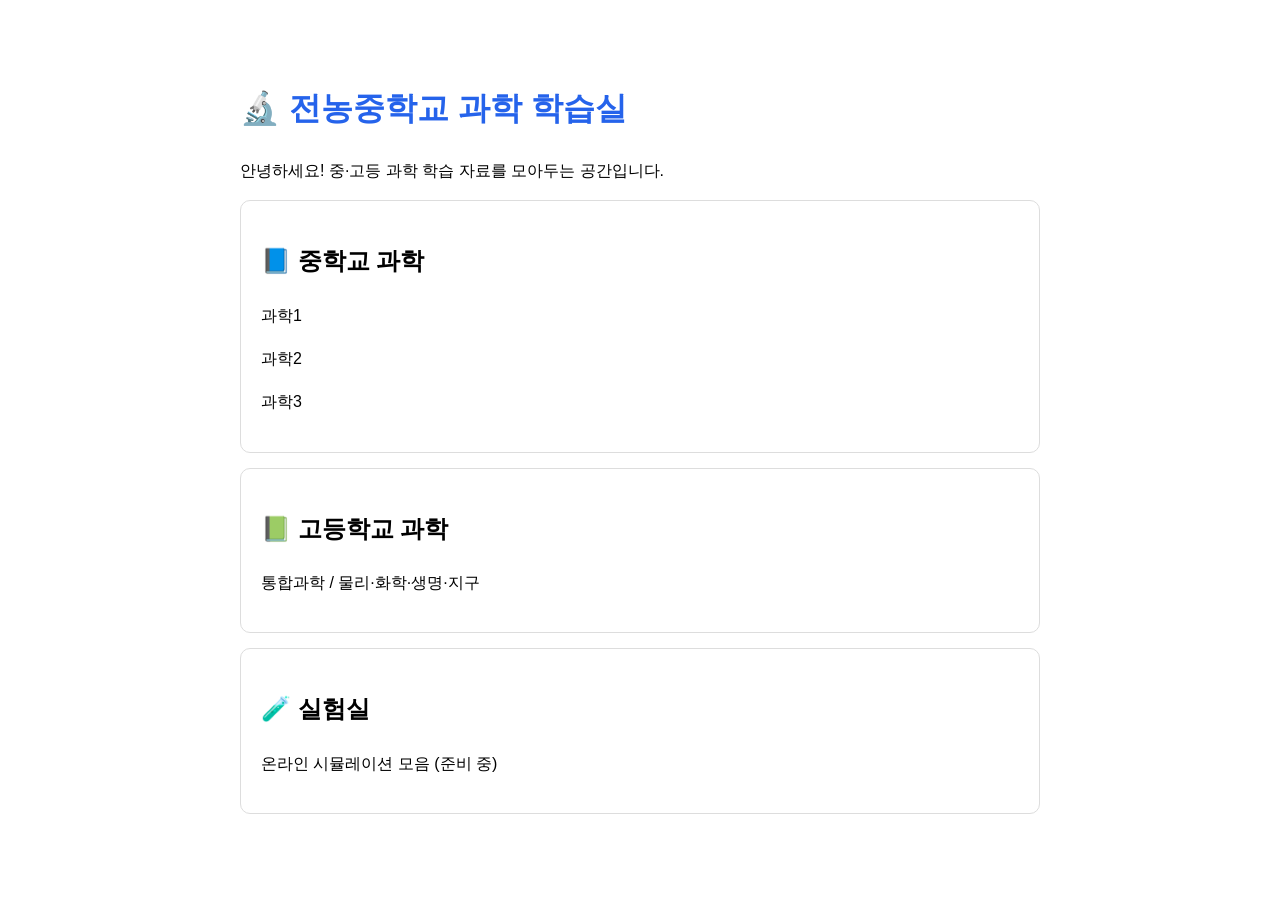
==== index.html @ f193e98e "Update index.html" ====
<!DOCTYPE html>
<html lang="ko">
<head>
  <meta charset="UTF-8">
  <title>과학 자습 지원 프로그램</title>
  <style>
    body { font-family: 'Pretendard', sans-serif; max-width: 800px; margin: 40px auto; padding: 20px; line-height: 1.7; }
    h1 { color: #2563eb; }
    .card { border: 1px solid #ddd; border-radius: 10px; padding: 20px; margin: 15px 0; }
    a { color: #2563eb; }
  </style>
</head>
<body>
  <h1>🔬 전농중학교 과학 학습실</h1>
  <p>안녕하세요! 중·고등 과학 학습 자료를 모아두는 공간입니다.</p>

  <div class="card">
    <h2>📘 중학교 과학</h2>
    <p>과학1</p>
    <p>과학2</p>
    <p>과학3</p>
  </div>

  <div class="card">
    <h2>📗 고등학교 과학</h2>
    <p>통합과학 / 물리·화학·생명·지구</p>
  </div>

  <div class="card">
    <h2>🧪 실험실</h2>
    <p>온라인 시뮬레이션 모음 (준비 중)</p>
  </div>
</body>
</html>
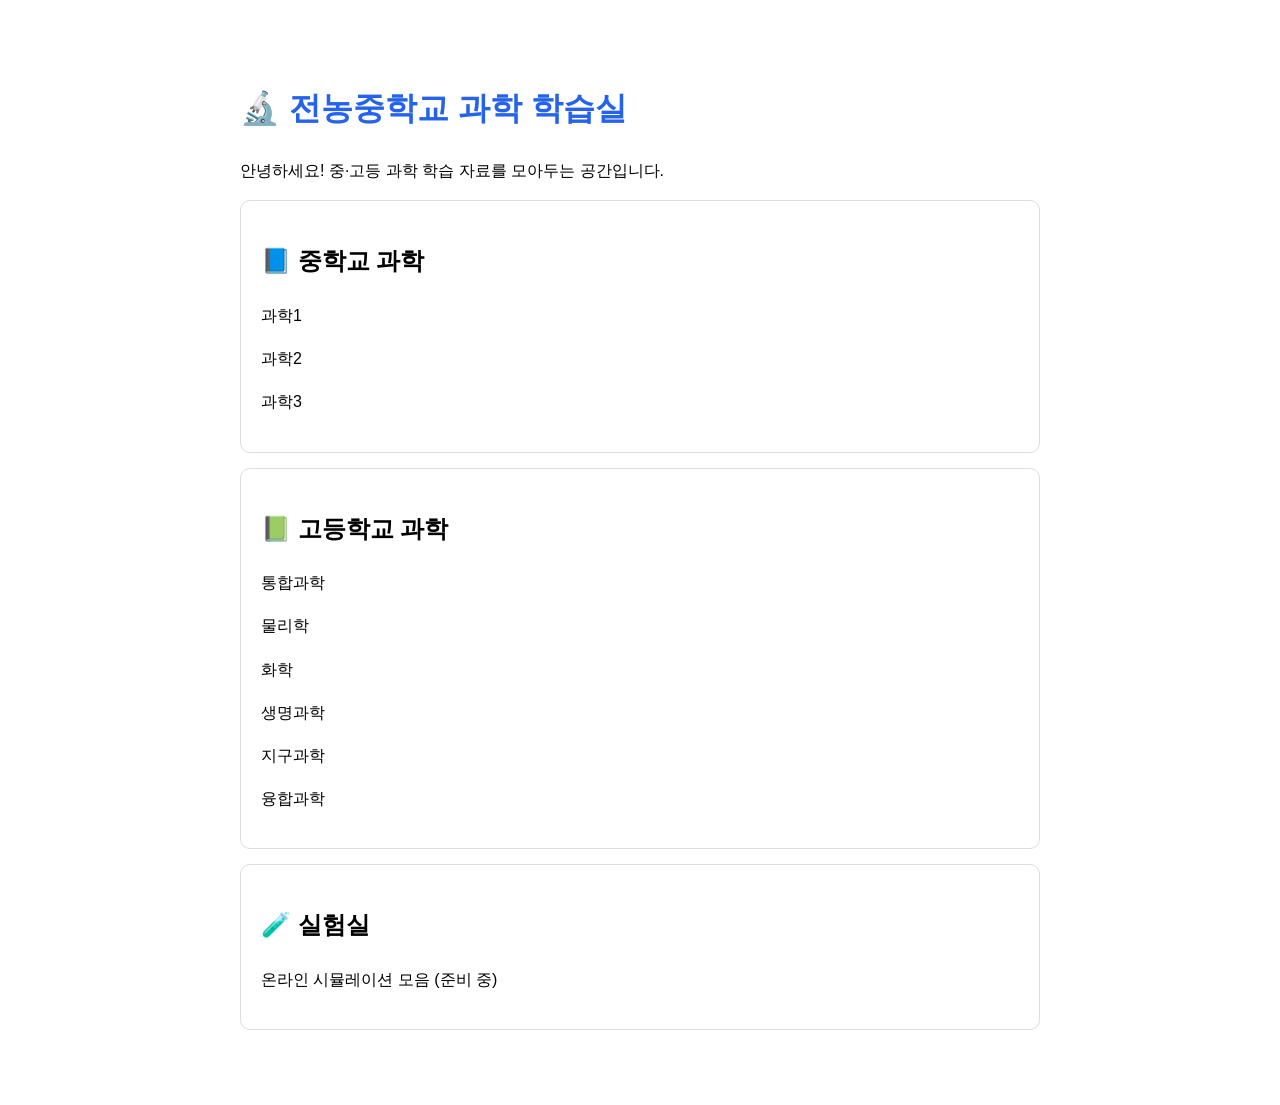
==== commit 56186074: "Update index.html" ====
--- a/index.html
+++ b/index.html
@@ -23,7 +23,12 @@
 
   <div class="card">
     <h2>📗 고등학교 과학</h2>
-    <p>통합과학 / 물리·화학·생명·지구</p>
+    <p>통합과학</p>
+    <p>물리학</p>
+    <p>화학</p>
+    <p>생명과학</p>
+    <p>지구과학</p>
+    <p>융합과학</p>
   </div>
 
   <div class="card">
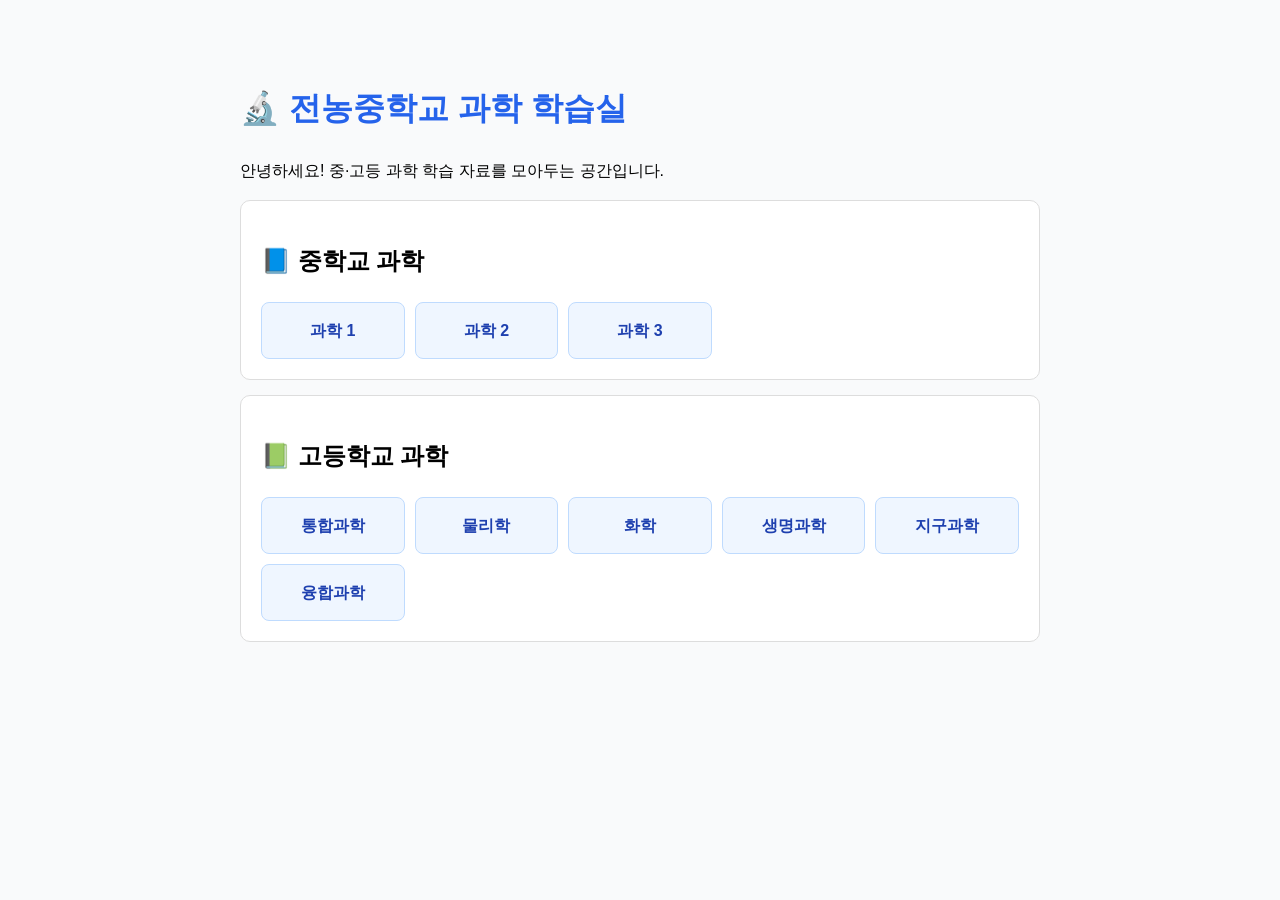
==== commit f67c6abb: "Update index.html" ====
--- a/index.html
+++ b/index.html
@@ -2,12 +2,49 @@
 <html lang="ko">
 <head>
   <meta charset="UTF-8">
-  <title>과학 자습 지원 프로그램</title>
+  <title>나의 과학 학습 사이트</title>
   <style>
-    body { font-family: 'Pretendard', sans-serif; max-width: 800px; margin: 40px auto; padding: 20px; line-height: 1.7; }
+    body {
+      font-family: 'Pretendard', sans-serif;
+      max-width: 800px;
+      margin: 40px auto;
+      padding: 20px;
+      line-height: 1.7;
+      background: #f9fafb;
+    }
     h1 { color: #2563eb; }
-    .card { border: 1px solid #ddd; border-radius: 10px; padding: 20px; margin: 15px 0; }
-    a { color: #2563eb; }
+    .card {
+      border: 1px solid #ddd;
+      border-radius: 10px;
+      padding: 20px;
+      margin: 15px 0;
+      background: white;
+    }
+    /* 과목 버튼 스타일 */
+    .subjects {
+      display: grid;
+      grid-template-columns: repeat(auto-fill, minmax(140px, 1fr));
+      gap: 10px;
+      margin-top: 12px;
+    }
+    .subject-btn {
+      display: block;
+      text-align: center;
+      padding: 14px 10px;
+      background: #eff6ff;
+      border: 1px solid #bfdbfe;
+      border-radius: 8px;
+      color: #1e40af;
+      text-decoration: none;
+      font-weight: 600;
+      transition: all 0.2s;
+    }
+    .subject-btn:hover {
+      background: #2563eb;
+      color: white;
+      transform: translateY(-2px);
+      box-shadow: 0 4px 8px rgba(37,99,235,0.2);
+    }
   </style>
 </head>
 <body>
@@ -16,24 +53,23 @@
 
   <div class="card">
     <h2>📘 중학교 과학</h2>
-    <p>과학1</p>
-    <p>과학2</p>
-    <p>과학3</p>
+    <div class="subjects">
+      <a class="subject-btn" href="science1.html">과학 1</a>
+      <a class="subject-btn" href="science2.html">과학 2</a>
+      <a class="subject-btn" href="science3.html">과학 3</a>
+    </div>
   </div>
 
   <div class="card">
     <h2>📗 고등학교 과학</h2>
-    <p>통합과학</p>
-    <p>물리학</p>
-    <p>화학</p>
-    <p>생명과학</p>
-    <p>지구과학</p>
-    <p>융합과학</p>
-  </div>
-
-  <div class="card">
-    <h2>🧪 실험실</h2>
-    <p>온라인 시뮬레이션 모음 (준비 중)</p>
+    <div class="subjects">
+      <a class="subject-btn" href="integrated.html">통합과학</a>
+      <a class="subject-btn" href="physics.html">물리학</a>
+      <a class="subject-btn" href="chemistry.html">화학</a>
+      <a class="subject-btn" href="biology.html">생명과학</a>
+      <a class="subject-btn" href="earth.html">지구과학</a>
+      <a class="subject-btn" href="convergence.html">융합과학</a>
+    </div>
   </div>
 </body>
 </html>
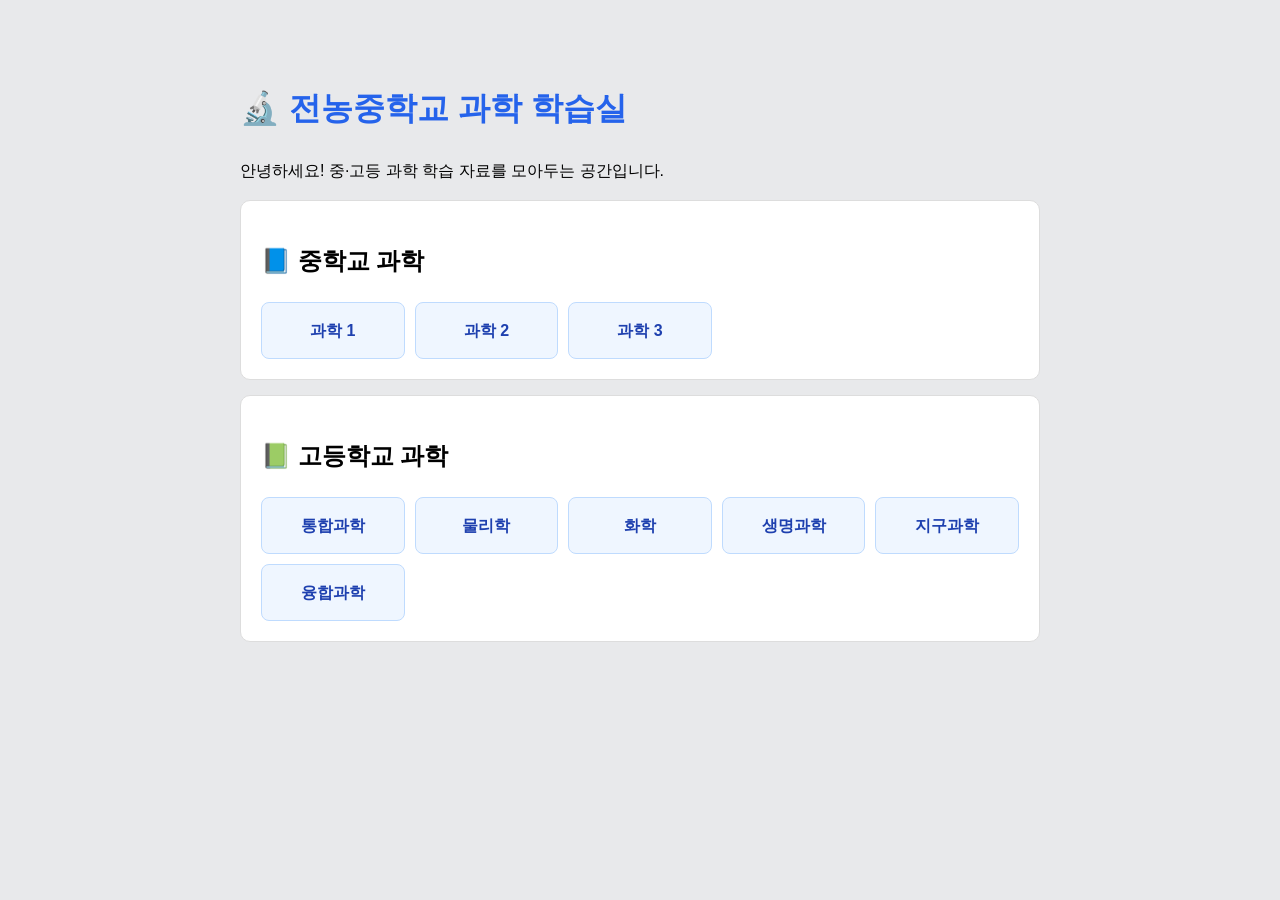
==== commit bf0ef9c4: "Update index.html" ====
--- a/index.html
+++ b/index.html
@@ -1,6 +1,7 @@
 <!DOCTYPE html>
 <html lang="ko">
 <head>
+  <link rel="stylesheet" href="style.css">
   <meta charset="UTF-8">
   <title>나의 과학 학습 사이트</title>
   <style>
--- a/style.css
+++ b/style.css
@@ -0,0 +1,3 @@
+body {
+  background: #e8e9eb !important;
+}
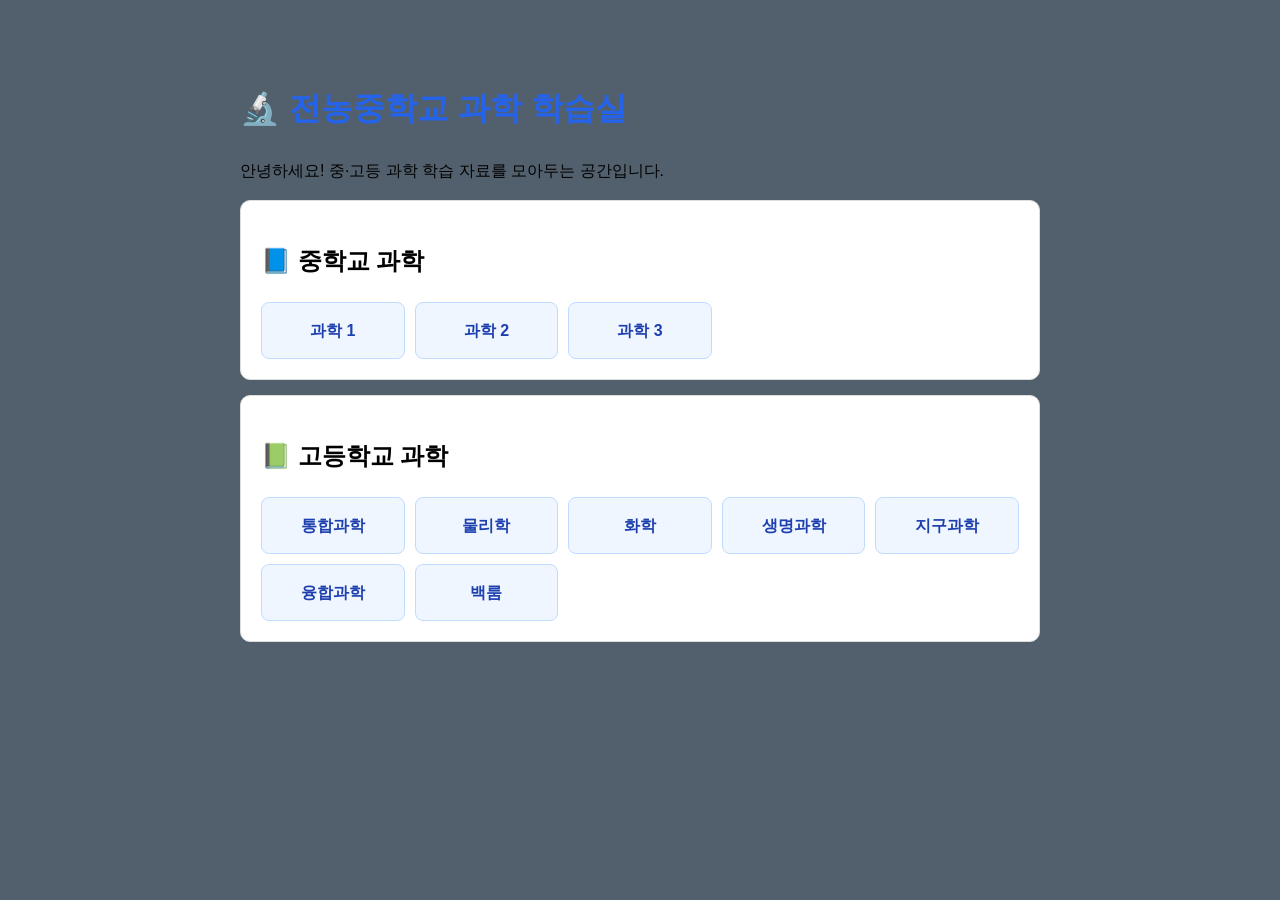
==== commit 3f05daca: "Update index.html" ====
--- a/index.html
+++ b/index.html
@@ -70,6 +70,7 @@
       <a class="subject-btn" href="biology.html">생명과학</a>
       <a class="subject-btn" href="earth.html">지구과학</a>
       <a class="subject-btn" href="convergence.html">융합과학</a>
+      <a class="subject-btn" href="backroom.html">백룸</a>
     </div>
   </div>
 </body>
--- a/style.css
+++ b/style.css
@@ -1,3 +1,3 @@
 body {
-  background: #e8e9eb !important;
+  background: #52606d !important;
 }
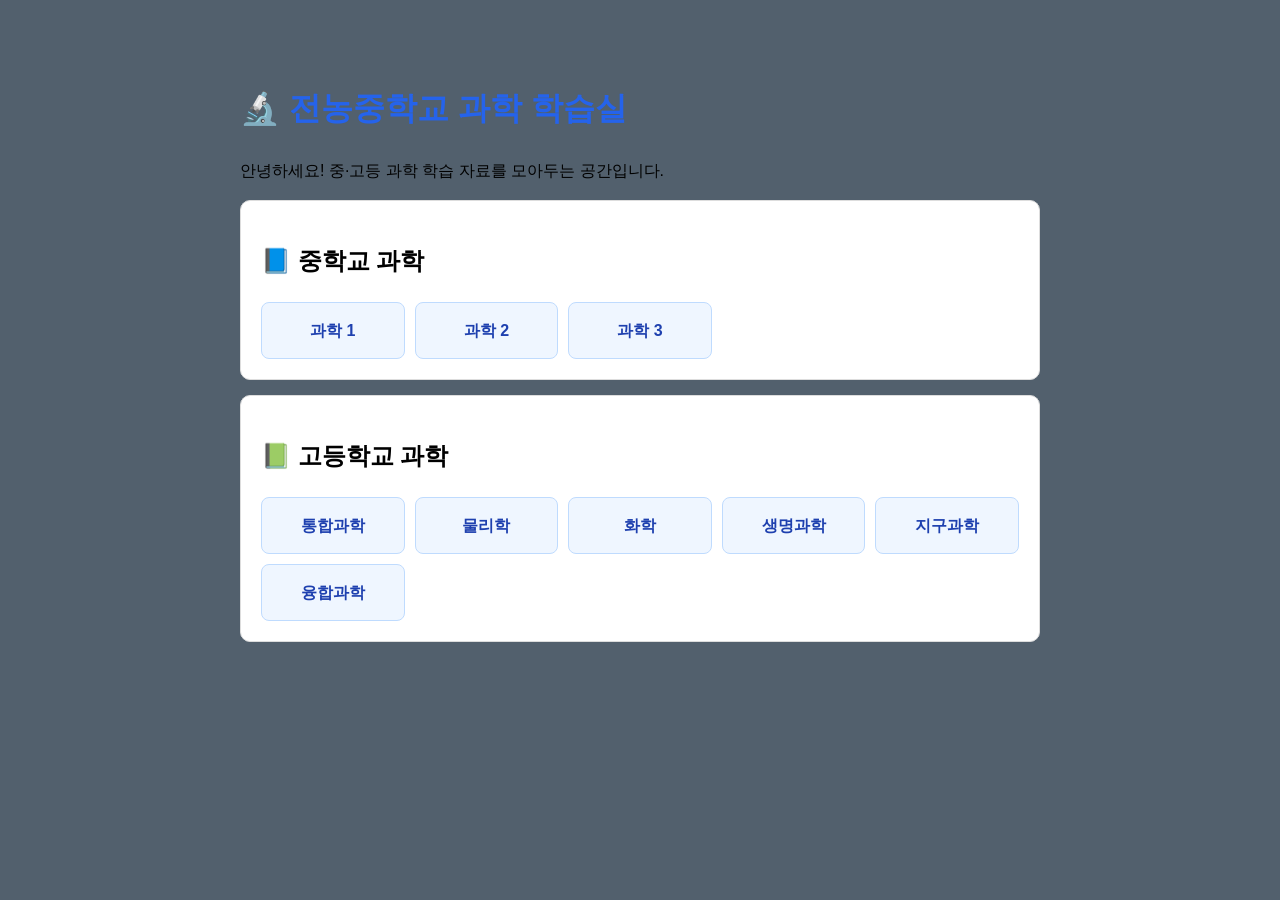
==== commit d0c4e7c6: "Update index.html" ====
--- a/index.html
+++ b/index.html
@@ -70,7 +70,6 @@
       <a class="subject-btn" href="biology.html">생명과학</a>
       <a class="subject-btn" href="earth.html">지구과학</a>
       <a class="subject-btn" href="convergence.html">융합과학</a>
-      <a class="subject-btn" href="backroom.html">백룸</a>
     </div>
   </div>
 </body>
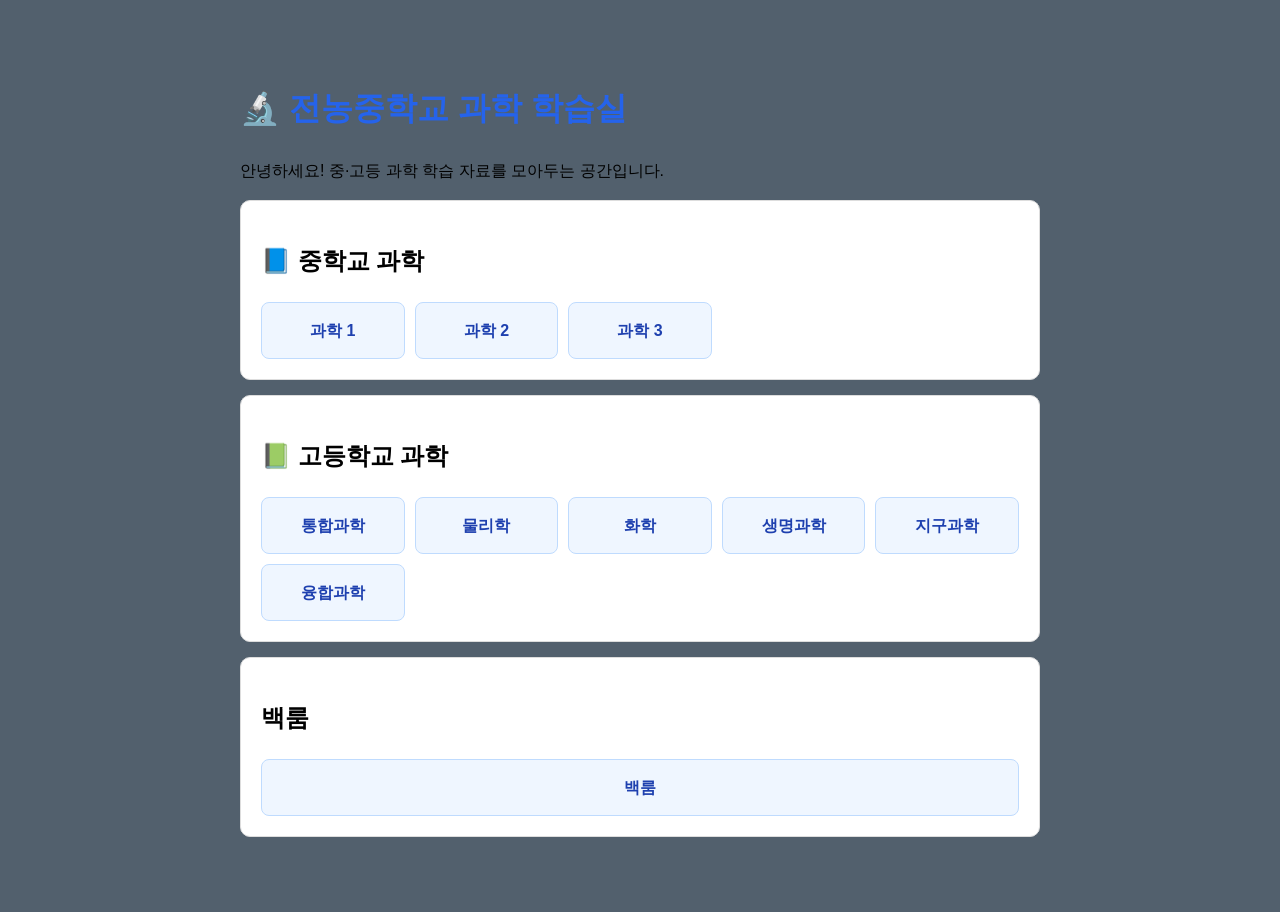
==== commit 2ae6fb0c: "Update index.html" ====
--- a/index.html
+++ b/index.html
@@ -72,5 +72,12 @@
       <a class="subject-btn" href="convergence.html">융합과학</a>
     </div>
   </div>
+
+  <div class="card">
+    <h2>백룸</h2>
+    <div claa="subjects">
+      <a class="subject-btn" href="backroom.html">백룸</a>
+    </div>
+  </div>
 </body>
 </html>
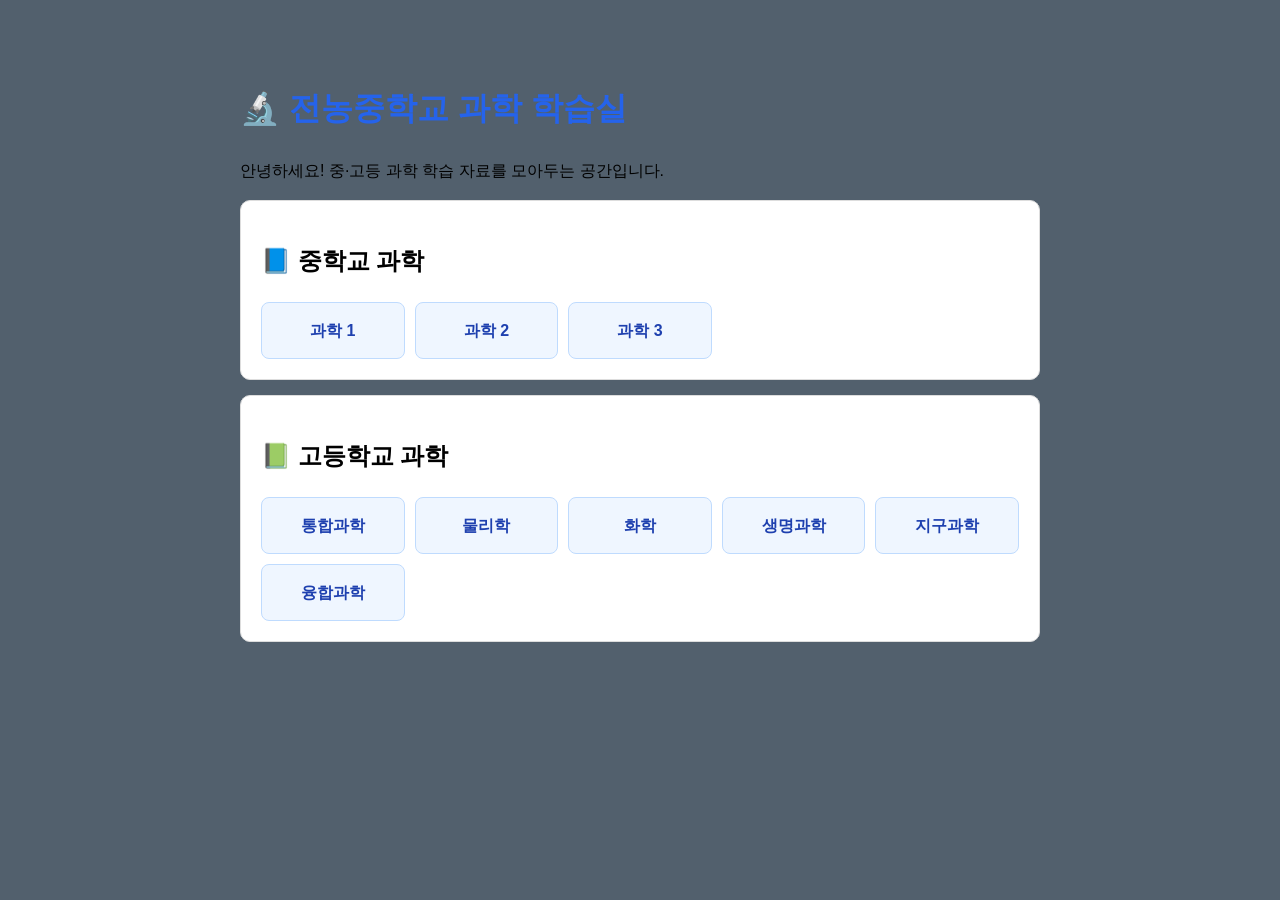
==== commit ab86b99b: "Update index.html" ====
--- a/index.html
+++ b/index.html
@@ -73,11 +73,5 @@
     </div>
   </div>
 
-  <div class="card">
-    <h2>백룸</h2>
-    <div claa="subjects">
-      <a class="subject-btn" href="backroom.html">백룸</a>
-    </div>
-  </div>
 </body>
 </html>
